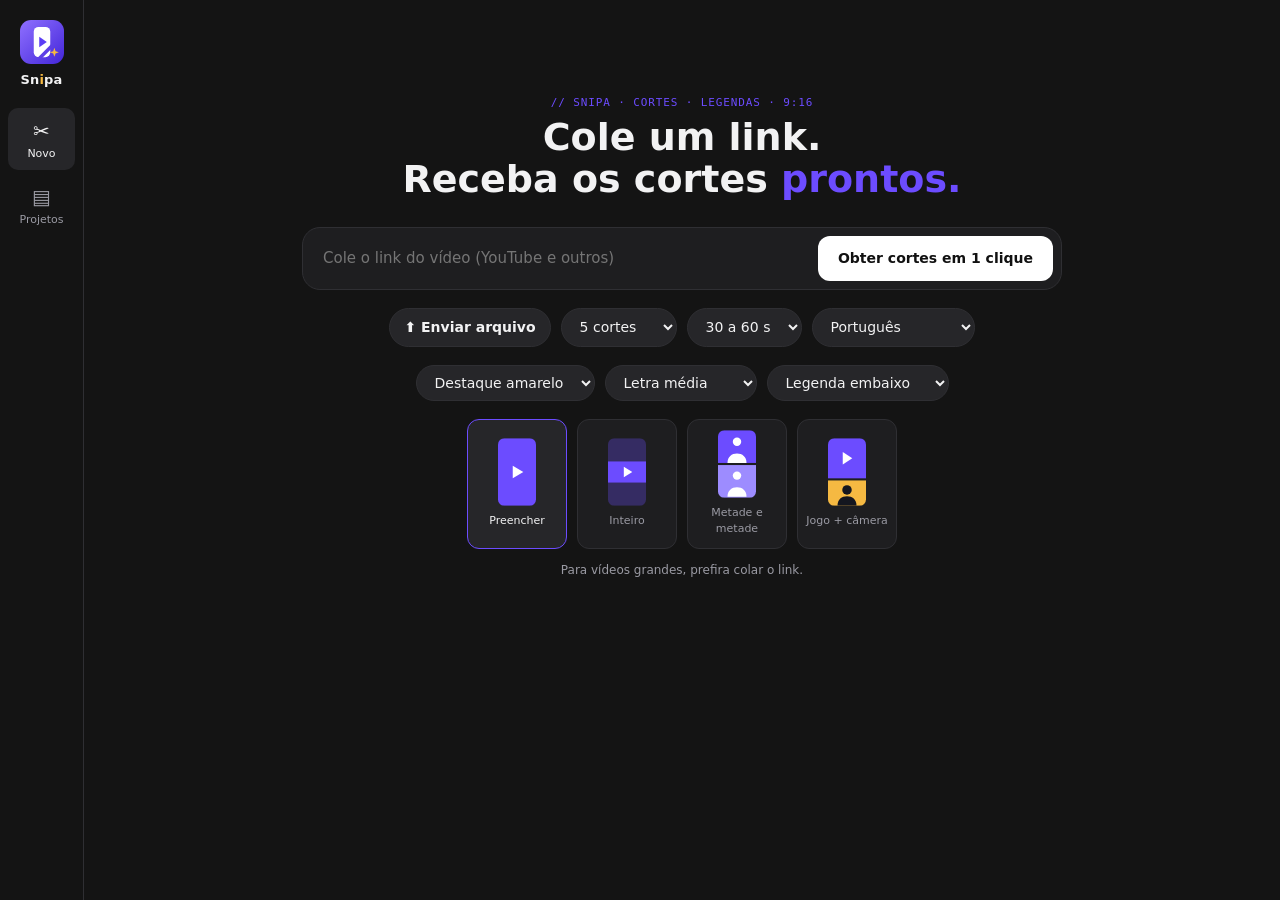
==== index.html @ 02054277 "Add files via upload" ====
<!DOCTYPE html>
<html lang="pt-BR"><head><meta charset="utf-8">
<meta name="viewport" content="width=device-width,initial-scale=1">
<link rel="icon" href="[data-uri]">
<title>Snipa · cortes automáticos</title>
<style>
:root{--p:#6c4cff;--bg:#141414;--c:#1e1e20;--c2:#262629;--t:#f2f2f3;--m:#9a9aa3;--b:#2f2f33;--y:#f5b942}
*{box-sizing:border-box}body{margin:0;font:14px/1.5 system-ui,Segoe UI,sans-serif;color:var(--t);background:var(--bg);display:flex;min-height:100vh}
aside{width:84px;border-right:1px solid var(--b);padding:16px 8px;display:flex;flex-direction:column;align-items:center;position:sticky;top:0;height:100vh}
.logo .mk{display:block;width:44px;height:44px;margin:4px auto 6px}.logo span{display:block;font-size:13px;font-weight:800;text-align:center;margin:0 0 18px;letter-spacing:.01em}.logo span b{color:var(--y)}
.logo i{display:none;margin-left:auto;margin-right:auto;width:16px;height:24px;background:var(--p);border-radius:4px 4px 9px 4px;margin:6px 0 18px}
nav{display:flex;flex-direction:column;gap:4px;width:100%}
nav a{color:var(--m);text-decoration:none;text-align:center;font-size:11px;padding:8px 2px;border-radius:10px}nav a b{display:block;font-size:20px;font-weight:400}
nav a.on,nav a:hover{color:var(--t);background:var(--c2)}
main{flex:1;min-width:0;max-width:960px;margin:0 auto;padding:40px 5vw 80px}
h1{font-size:38px;line-height:1.1;margin:8px 0}h2{margin:0 0 4px}
.tag{font:11px monospace;color:var(--p);letter-spacing:.08em}.m{color:var(--m)}.s{font-size:12px}
.row{display:flex;gap:10px;margin:18px 0}input,select{width:100%;padding:11px 12px;border:1px solid var(--b);border-radius:10px;font:inherit;background:var(--c2);color:var(--t)}
button,.btn{padding:11px 18px;border:1px solid var(--b);border-radius:10px;background:var(--c2);font:inherit;font-weight:600;cursor:pointer;text-decoration:none;color:var(--t);display:inline-block;text-align:center}
.pr{background:var(--p);color:#fff;border-color:var(--p)}
.box{background:var(--c);border:1px solid var(--b);border-radius:14px;padding:18px;margin:16px 0}
.grid{display:grid;grid-template-columns:repeat(auto-fill,minmax(160px,1fr));gap:14px}
.f label{display:block;font-size:11px;color:var(--m);margin:10px 0 4px}
.steps{display:flex;gap:16px;flex-wrap:wrap;font-size:12px;color:var(--m)}.steps .ok{color:#9d8cff;font-weight:700}
.bar{height:6px;background:var(--b);border-radius:9px;margin-top:12px;overflow:hidden}.bar div{height:100%;background:var(--p);transition:width .5s}
.clip video{width:100%;aspect-ratio:9/16;background:#000;border-radius:12px;object-fit:cover}
.clip h4{margin:8px 0 2px;font-size:13px}.err{color:#ff7b7b;font-weight:600}
.item{display:flex;justify-content:space-between;align-items:center;gap:10px;padding:14px;border:1px solid var(--b);border-radius:12px;background:var(--c);margin:10px 0}
.hint{background:#2b2512;border:1px solid var(--y);color:#f3e3b0;padding:10px 12px;border-radius:10px;font-size:12px;margin:12px 0}
.hero{text-align:center;margin:56px 0 26px}
.pill{display:flex;gap:8px;background:var(--c);border:1px solid var(--b);border-radius:18px;padding:8px;max-width:760px;margin:0 auto}
.pill input{border:0;background:transparent;font-size:15px}.pill input:focus{outline:0}
.cta{background:#fff;color:#111;border:0;border-radius:12px;padding:12px 20px;font-weight:700;white-space:nowrap}.cta:disabled{opacity:.6}
.chips{display:flex;gap:10px;justify-content:center;flex-wrap:wrap;margin:18px 0}.chips select{width:auto;border-radius:999px;padding:8px 14px}.chips button{border-radius:999px;padding:8px 14px}
.cards{display:grid;grid-template-columns:repeat(auto-fill,minmax(230px,1fr));gap:16px}
.card{background:linear-gradient(135deg,#2a2f4f,#171a2b);border:1px solid var(--b);border-radius:16px;padding:16px;min-height:130px;display:flex;flex-direction:column;justify-content:flex-end;gap:4px;text-decoration:none;color:#fff;word-break:break-word}
@media(max-width:640px){body{flex-direction:column}aside{width:100%;height:auto;flex-direction:row;position:static;border-right:0;border-bottom:1px solid var(--b)}.logo{display:flex;align-items:center;gap:8px}.logo .mk{margin:0}.logo span{margin:0}nav{flex-direction:row}h1{font-size:30px}.pill{flex-direction:column}}
.lays{display:flex;gap:10px;justify-content:center;flex-wrap:wrap;margin:18px 0 8px}
.lay{background:var(--c);border:1px solid var(--b);border-radius:12px;padding:10px 8px;width:100px;color:var(--m);font-size:11px;font-weight:500;cursor:pointer}
.lay svg{display:block;margin:0 auto 7px;width:38px;height:68px}.lay.on{border-color:var(--p);color:var(--t);background:var(--c2)}
.inset{display:flex;align-items:center}
</style></head><body>
<aside><div class="logo"><svg xmlns="http://www.w3.org/2000/svg" viewBox="0 0 64 64" class="mk">
  <defs>
    <linearGradient id="g" x1="0" y1="0" x2="1" y2="1">
      <stop offset="0" stop-color="#8f70ff"/><stop offset="1" stop-color="#4326d9"/>
    </linearGradient>
    <mask id="m">
      <rect width="64" height="64" fill="#fff"/>
      <line x1="22" y1="62" x2="62" y2="22" stroke="#000" stroke-width="5" stroke-linecap="round"/>
    </mask>
  </defs>
  <rect width="64" height="64" rx="16" fill="url(#g)"/>
  <g mask="url(#m)">
    <rect x="20" y="10" width="24" height="44" rx="7" fill="#fff"/>
    <path d="M28 24.5l11 7.5-11 7.5z" fill="#5b3df5"/>
  </g>
  <path d="M0-6.5L1.7-1.7 6.5 0 1.7 1.7 0 6.5-1.7 1.7-6.5 0-1.7-1.7z" transform="translate(50 47)" fill="#f5b942"/>
</svg>
<span>Sn<b>i</b>pa</span></div><nav id="nav"></nav></aside>
<main id="app"></main>
<script>
"use strict";
const $=s=>document.querySelector(s);
function h(tag,a={},...kids){const e=document.createElement(tag);
  for(const[k,v]of Object.entries(a)){if(k==="on")for(const[ev,fn]of Object.entries(v))e.addEventListener(ev,fn);else if(k in e&&k!=="list")e[k]=v;else e.setAttribute(k,v)}
  for(const c of kids.flat())if(c!=null)e.append(c.nodeType?c:document.createTextNode(c));return e}
const store={
  get(k,d){try{return JSON.parse(localStorage.getItem(k))??d}catch{return d}},
  set(k,v){try{localStorage.setItem(k,JSON.stringify(v))}catch{}}};
const BASE="https://gabriel-pc.tailbd72a3.ts.net";
const cfg=()=>({whisper:"large-v3-turbo",llm:"llama3.1",idioma:"pt"});
const base=()=>BASE;
async function api(path,opt={}){
  let r;try{r=await fetch(BASE+path,opt)}
  catch{throw new Error("Não consegui falar com o servidor. Tente novamente em alguns minutos.")}
  const j=await r.json().catch(()=>({}));
  if(!r.ok)throw new Error(j.detail||"Erro "+r.status);return j}

let timer=null;
const rotas={novo:vNovo,projetos:vProjetos,job:vJob};
function ir(){clearInterval(timer);const[,r,id]=location.hash.split("/");const n=rotas[r]?r:"novo";
  $("#nav").replaceChildren(...[["novo","✂","Novo"],["projetos","▤","Projetos"]]
    .map(([k,ic,t])=>h("a",{href:"#/"+k,className:k===n?"on":""},h("b",{},ic),t)));
  $("#app").replaceChildren();rotas[n](id)}
addEventListener("hashchange",ir);

function sel(opts,val,id){const s=h("select",{id});opts.forEach(([v,t])=>s.append(h("option",{value:v,textContent:t,selected:String(v)===String(val)})));return s}

const IC={
 preencher:'<rect width="36" height="64" fill="#6c4cff"/><path d="M14 26l10 6-10 6z" fill="#fff"/>',
 inteiro:'<rect width="36" height="64" fill="#6c4cff" opacity=".3"/><rect y="22" width="36" height="20" fill="#6c4cff"/><path d="M15 27l8 5-8 5z" fill="#fff"/>',
 metade:'<rect width="36" height="31" fill="#6c4cff"/><rect y="33" width="36" height="31" fill="#9d8cff"/><circle cx="18" cy="11" r="4" fill="#fff"/><path d="M9 31c0-6 4-9 9-9s9 3 9 9z" fill="#fff"/><circle cx="18" cy="43" r="4" fill="#fff"/><path d="M9 63c0-6 4-9 9-9s9 3 9 9z" fill="#fff"/>',
 dividido:'<rect width="36" height="38" fill="#6c4cff"/><path d="M14 13l9 6-9 6z" fill="#fff"/><rect y="40" width="36" height="24" fill="#f5b942"/><circle cx="18" cy="49" r="4.5" fill="#14161f"/><path d="M9 64c0-6 4-9 9-9s9 3 9 9z" fill="#14161f"/>'};
function mkLay(){
  const defs=[["preencher","Preencher"],["inteiro","Inteiro"],["metade","Metade e metade"],["dividido","Jogo + câmera"]];
  let cur="preencher";
  const box=h("div",{className:"lays"});
  Object.defineProperty(box,"value",{get:()=>cur});
  const ico=(k,i)=>'<svg viewBox="0 0 36 64"><clipPath id="lc'+i+'"><rect width="36" height="64" rx="6"/></clipPath><g clip-path="url(#lc'+i+')">'+IC[k]+'</g></svg>';
  const btns=defs.map(([k,t],i)=>{
    const b=h("button",{className:"lay"+(k===cur?" on":""),type:"button",on:{click:()=>{cur=k;
      btns.forEach((x,j)=>{x.className="lay"+(defs[j][0]===cur?" on":"")});camBox.style.display=cur==="dividido"?"flex":"none"}}});
    b.innerHTML=ico(k,i);b.append(t);return b});
  btns.forEach(x=>box.append(x));
  const cs=sel([["baixo-direita","Câmera: canto inferior direito"],["baixo-esquerda","Câmera: canto inferior esquerdo"],["cima-direita","Câmera: canto superior direito"],["cima-esquerda","Câmera: canto superior esquerdo"]],"baixo-direita","cam");
  const inset=h("div",{className:"inset"});
  const desenhar=()=>{const[v,hz]=cs.value.split("-");const x=hz==="direita"?44:2,y=v==="baixo"?22:2;
    inset.innerHTML='<svg viewBox="0 0 64 36" width="64" height="36"><rect x=".5" y=".5" width="63" height="35" rx="4" fill="none" stroke="#9a9aa3"/><rect x="'+x+'" y="'+y+'" width="18" height="12" rx="2" fill="#f5b942"/></svg>'};
  cs.addEventListener("change",desenhar);desenhar();
  const camBox=h("div",{className:"chips",style:"display:none;align-items:center;margin-top:0"},inset,cs);
  Object.defineProperty(camBox,"value",{get:()=>cs.value});
  return{lay:box,cam:camBox}}

function vNovo(){
  const c=cfg();let arq=null;
  const url=h("input",{placeholder:"Cole o link do vídeo (YouTube e outros)",id:"url"});
  const fi=h("input",{type:"file",accept:".mp4,.mov,.mkv,.webm,.avi,.m4v",hidden:true,on:{change:e=>pick(e.target.files[0])}});
  const msg=h("p",{className:"err",style:"text-align:center"});
  const pill=h("div",{className:"pill"});
  function pick(f){if(!f)return;arq=f;url.value="";url.placeholder="Arquivo: "+f.name}
  ["dragover","dragleave","drop"].forEach(ev=>pill.addEventListener(ev,e=>{e.preventDefault();pill.style.outline=ev==="dragover"?"2px dashed var(--p)":"";if(ev==="drop")pick(e.dataTransfer.files[0])}));
  const q=sel([3,5,8,10].map(n=>[n,n+" cortes"]),5,"q");
  const d=sel([["20-40","20 a 40 s"],["30-60","30 a 60 s"],["60-90","60 a 90 s"]],"30-60","d");
  const i=sel([["pt","Português"],["en","Inglês"],["es","Espanhol"],["auto","Detectar idioma"]],c.idioma,"i");
  const cr=sel([["amarelo","Destaque amarelo"],["laranja","Destaque laranja"],["verde","Destaque verde"],["azul","Destaque azul"]],"amarelo","cr");
  const tm=sel([["pequeno","Letra pequena"],["medio","Letra média"],["grande","Letra grande"]],"medio","tm");
  const ps=sel([["baixo","Legenda embaixo"],["centro","Legenda no centro"],["alto","Legenda no alto"]],"baixo","ps");
  const ly=mkLay();
  const go=h("button",{className:"cta",textContent:"Obter cortes em 1 clique",on:{click:async()=>{
    msg.textContent="";
    if(!arq&&!url.value.trim()){msg.textContent="Cole um link ou envie um arquivo.";return}
    const[mn,mx]=d.value.split("-"),fd=new FormData();
    if(arq)fd.append("arquivo",arq);else fd.append("url",url.value.trim());
    fd.append("cortes",q.value);fd.append("dmin",mn);fd.append("dmax",mx);
    fd.append("whisper",c.whisper);fd.append("llm",c.llm);fd.append("idioma",i.value);fd.append("cor",cr.value);fd.append("tamanho",tm.value);fd.append("posicao",ps.value);fd.append("layout",ly.lay.value);fd.append("camera",ly.cam.value);
    go.disabled=true;
    try{const r=await api("/jobs",{method:"POST",body:fd});
      const L=store.get("jobs",[]);let t;try{t=arq?arq.name:new URL(url.value).hostname}catch{t="vídeo"}
      L.unshift({id:r.id,titulo:t,quando:Date.now(),cortes:+q.value});store.set("jobs",L.slice(0,30));
      location.hash="#/job/"+r.id}catch(e){msg.textContent=e.message;go.disabled=false}}}});
  pill.append(url,go);
  const L=store.get("jobs",[]);
  $("#app").append(
    h("div",{className:"hero"},h("div",{className:"tag"},"// SNIPA · CORTES · LEGENDAS · 9:16"),
      h("h1",{},"Cole um link.",h("br"),"Receba os cortes ",h("b",{style:"color:var(--p)"},"prontos."))),
    pill,msg,
    h("div",{className:"chips"},h("button",{textContent:"⬆ Enviar arquivo",on:{click:()=>fi.click()}}),fi,q,d,i),
    h("div",{className:"chips"},cr,tm,ps),
    ly.lay,ly.cam,
    h("p",{className:"s m",style:"text-align:center"},"Para vídeos grandes, prefira colar o link."),
    L.length?h("h3",{style:"margin-top:40px"},"Seus projetos recentes"):"",
    h("div",{className:"cards"},L.slice(0,6).map(p=>h("a",{className:"card",href:"#/job/"+p.id},
      h("b",{},p.titulo),h("span",{className:"s"},p.cortes+" cortes · "+new Date(p.quando).toLocaleDateString("pt-BR"))))))}

const ETAPAS=[["Baixar vídeo",8],["Extrair áudio",15],["Transcrever",55],["Escolher cortes",60],["Renderizar",101]];
function vJob(id){
  const topo=h("div",{}),passos=h("div",{className:"box"}),grade=h("div",{className:"grid"}),erro=h("p",{className:"err"});
  $("#app").append(h("h2",{},"Seu projeto"),topo,passos,erro,grade,
    h("p",{className:"s m"},"Baixe os clipes que quiser guardar: eles são apagados do servidor após 24 horas."));
  async function tick(){
    let j;try{j=await api("/jobs/"+id)}catch(e){erro.textContent=e.message;return}
    erro.textContent="";const p=j.progresso||0;
    topo.textContent=j.estado==="concluido"?"Pronto!":j.estado==="erro"?"":(j.etapa||"Na fila")+"…";
    const st=h("div",{className:"steps"});
    ETAPAS.forEach(([n,lim],k)=>{const ant=k?ETAPAS[k-1][1]:0;
      st.append(h("span",{className:j.estado==="concluido"||p>=lim?"ok":""},(j.estado==="concluido"||p>=lim?"✓ ":p>=ant?"● ":"○ ")+n))});
    passos.replaceChildren(st,h("div",{className:"bar"},h("div",{style:"width:"+(j.estado==="concluido"?100:p)+"%"})));
    if(j.estado==="erro"){erro.textContent=j.erro||"Falhou.";clearInterval(timer)}
    if(j.estado==="concluido"){clearInterval(timer);
      grade.replaceChildren(...j.clips.map((c,n)=>{const u=base()+c.url;
        return h("div",{className:"clip"},h("video",{src:u,controls:true,preload:"metadata"}),
          h("h4",{},"Corte "+(n+1)+" · "+c.titulo),
          h("div",{className:"s m"},Math.round(c.fim-c.inicio)+" s · potencial "+c.score+"/10"),
          c.legenda?h("p",{className:"s",style:"white-space:pre-wrap;background:var(--c);border:1px solid var(--b);border-radius:10px;padding:8px;margin:8px 0"},c.legenda):null,
          c.legenda?h("button",{textContent:"Copiar legenda",style:"width:100%;margin-bottom:6px",on:{click:async e=>{try{await navigator.clipboard.writeText(c.legenda);e.target.textContent="Copiado ✓"}catch{e.target.textContent="Selecione e copie o texto acima"}}}}):null,
          h("a",{className:"btn pr",href:u,textContent:"Baixar",style:"width:100%;margin-top:2px"}))}))}}
  tick();timer=setInterval(tick,3000)}

function vProjetos(){
  const L=store.get("jobs",[]);const box=h("div");
  $("#app").append(h("h2",{},"Meus projetos"),h("p",{className:"s m"},"Neste navegador. Clipes são apagados do servidor após 24 horas."),box);
  if(!L.length)box.append(h("p",{className:"m"},"Nenhum projeto ainda."));
  L.forEach(p=>box.append(h("div",{className:"item"},
    h("div",{},h("b",{},p.titulo),h("div",{className:"s m"},p.cortes+" cortes · "+new Date(p.quando).toLocaleString("pt-BR"))),
    h("div",{},h("a",{className:"btn",href:"#/job/"+p.id,textContent:"Abrir"})," ",
      h("button",{textContent:"Apagar",on:{click:async()=>{try{await api("/jobs/"+p.id,{method:"DELETE"})}catch{}
        store.set("jobs",store.get("jobs",[]).filter(x=>x.id!==p.id));ir()}}})))))}

ir();
</script></body></html>
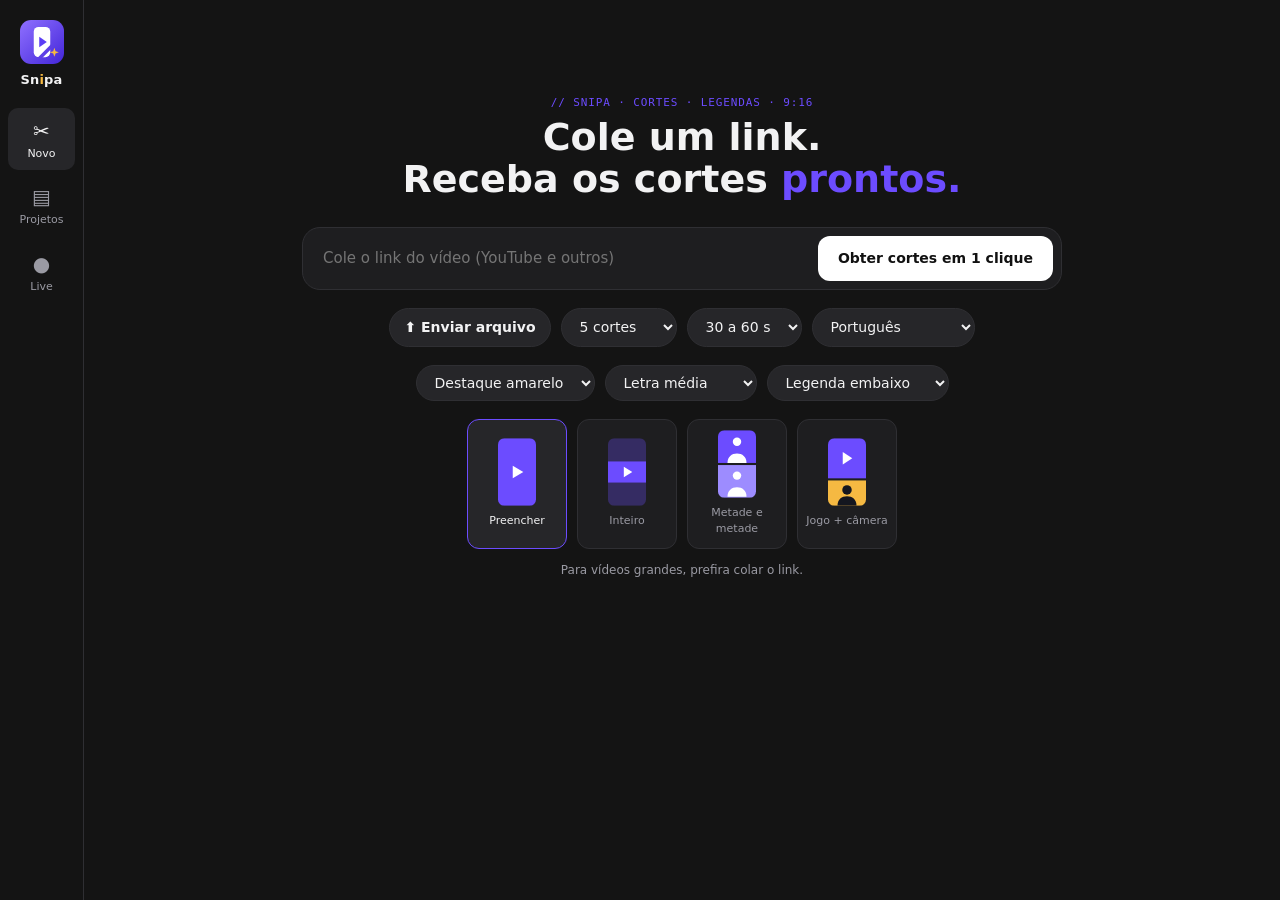
==== commit d3e48b7c: "alterado index" ====
--- a/index.html
+++ b/index.html
@@ -78,9 +78,9 @@
   if(!r.ok)throw new Error(j.detail||"Erro "+r.status);return j}
 
 let timer=null;
-const rotas={novo:vNovo,projetos:vProjetos,job:vJob};
+const rotas={live:vLive,novo:vNovo,projetos:vProjetos,job:vJob};
 function ir(){clearInterval(timer);const[,r,id]=location.hash.split("/");const n=rotas[r]?r:"novo";
-  $("#nav").replaceChildren(...[["novo","✂","Novo"],["projetos","▤","Projetos"]]
+  $("#nav").replaceChildren(...[["novo","✂","Novo"],["projetos","▤","Projetos"],["live","●","Live"]]
     .map(([k,ic,t])=>h("a",{href:"#/"+k,className:k===n?"on":""},h("b",{},ic),t)));
   $("#app").replaceChildren();rotas[n](id)}
 addEventListener("hashchange",ir);
@@ -153,6 +153,43 @@
     h("div",{className:"cards"},L.slice(0,6).map(p=>h("a",{className:"card",href:"#/job/"+p.id},
       h("b",{},p.titulo),h("span",{className:"s"},p.cortes+" cortes · "+new Date(p.quando).toLocaleDateString("pt-BR"))))))}
 
+function cardClip(c){const u=base()+c.url;
+  return h("div",{className:"clip"},h("video",{src:u,controls:true,preload:"metadata"}),
+    h("h4",{},"Bloco "+c.bloco+" · "+c.titulo),h("div",{className:"s m"},Math.round(c.fim-c.inicio)+" s · potencial "+c.score+"/10"),
+    c.legenda?h("p",{className:"s",style:"white-space:pre-wrap;background:var(--c);border:1px solid var(--b);border-radius:10px;padding:8px;margin:8px 0"},c.legenda):null,
+    c.legenda?h("button",{textContent:"Copiar legenda",style:"width:100%;margin-bottom:6px",on:{click:async e=>{try{await navigator.clipboard.writeText(c.legenda);e.target.textContent="Copiado ✓"}catch{e.target.textContent="Selecione e copie o texto acima"}}}}):null,
+    h("a",{className:"btn pr",href:u,textContent:"Baixar",style:"width:100%;margin-top:2px"}))}
+
+function vLive(){
+  const c=cfg(),lidr={id:null};
+  const msg=h("p",{className:"err",style:"text-align:center"}),st=h("p",{className:"m",style:"text-align:center"}),grade=h("div",{className:"grid"});
+  const url=h("input",{placeholder:"Link do canal ao vivo (ex.: https://kick.com/canal)"});
+  const bl=sel([[5,"Blocos de 5 min"],[10,"Blocos de 10 min"],[15,"Blocos de 15 min"]],10,"bl");
+  const nc=sel([1,2,3].map(n=>[n,n+" corte(s) por bloco"]),2,"nc");
+  const cr=sel([["amarelo","Destaque amarelo"],["laranja","Destaque laranja"],["verde","Destaque verde"],["azul","Destaque azul"]],"amarelo","cr");
+  const tm=sel([["pequeno","Letra pequena"],["medio","Letra média"],["grande","Letra grande"]],"medio","tm");
+  const ps=sel([["baixo","Legenda embaixo"],["centro","Legenda no centro"],["alto","Legenda no alto"]],"baixo","ps");
+  const ly=mkLay();
+  const parar=h("button",{textContent:"Parar monitoramento",style:"display:none",on:{click:async()=>{try{await api("/lives/"+lidr.id,{method:"DELETE"})}catch(e){msg.textContent=e.message}}}});
+  async function tick(){let j;try{j=await api("/lives/"+lidr.id)}catch(e){msg.textContent=e.message;return}
+    msg.textContent="";
+    st.textContent=({gravando:"● Gravando a live",offline:"Canal offline, tentando de novo…",encerrada:"Monitoramento encerrado"}[j.estado]||j.estado)+" · "+j.blocos+" bloco(s) gravado(s), "+j.prontos+" processado(s)";
+    grade.replaceChildren(...j.clips.map(cardClip));
+    if(j.estado==="encerrada"&&j.prontos>=j.blocos){clearInterval(timer);go.disabled=false;parar.style.display="none"}}
+  const go=h("button",{className:"cta",textContent:"Monitorar live",on:{click:async()=>{
+    msg.textContent="";const fd=new FormData();
+    fd.append("url",url.value.trim());fd.append("bloco",bl.value);fd.append("cortes",nc.value);fd.append("dmin",20);fd.append("dmax",60);
+    fd.append("whisper",c.whisper);fd.append("llm",c.llm);fd.append("idioma",c.idioma);fd.append("cor",cr.value);fd.append("tamanho",tm.value);fd.append("posicao",ps.value);fd.append("layout",ly.lay.value);fd.append("camera",ly.cam.value);
+    try{const r=await api("/lives",{method:"POST",body:fd});lidr.id=r.id;go.disabled=true;parar.style.display="";tick();timer=setInterval(tick,5000)}
+    catch(e){msg.textContent=e.message}}}});
+  $("#app").append(h("div",{className:"hero"},h("div",{className:"tag"},"// MONITOR DE LIVE"),
+      h("h1",{},"Cortes ",h("b",{style:"color:var(--p)"},"enquanto a live rola."))),
+    h("div",{className:"pill"},url,go),msg,
+    h("div",{className:"chips"},bl,nc,cr,tm,ps),
+    ly.lay,ly.cam,
+    h("p",{className:"s m",style:"text-align:center"},"A live é gravada em blocos; cada bloco vira cortes em poucos minutos. Use só em lives suas ou com autorização."),
+    h("div",{style:"text-align:center;margin:12px 0"},parar),st,grade)}
+
 const ETAPAS=[["Baixar vídeo",8],["Extrair áudio",15],["Transcrever",55],["Escolher cortes",60],["Renderizar",101]];
 function vJob(id){
   const topo=h("div",{}),passos=h("div",{className:"box"}),grade=h("div",{className:"grid"}),erro=h("p",{className:"err"});
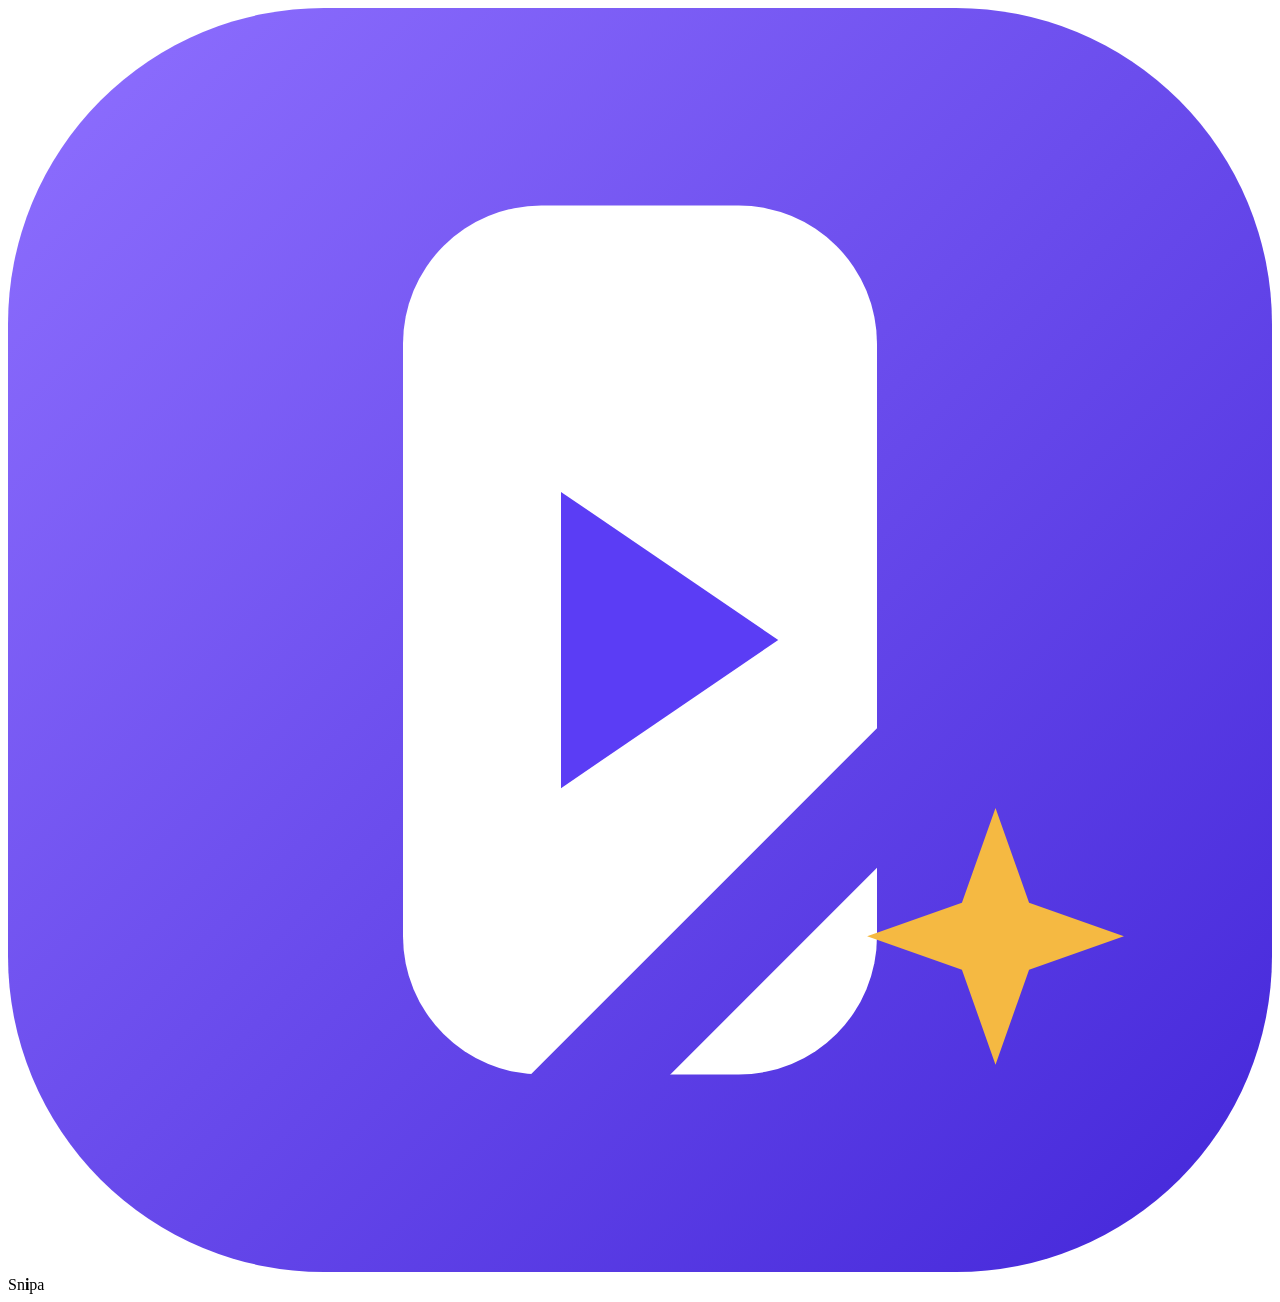
==== commit fdbbd1d9: "editor de cortes" ====
--- a/index.html
+++ b/index.html
@@ -3,43 +3,7 @@
 <meta name="viewport" content="width=device-width,initial-scale=1">
 <link rel="icon" href="[data-uri]">
 <title>Snipa · cortes automáticos</title>
-<style>
-:root{--p:#6c4cff;--bg:#141414;--c:#1e1e20;--c2:#262629;--t:#f2f2f3;--m:#9a9aa3;--b:#2f2f33;--y:#f5b942}
-*{box-sizing:border-box}body{margin:0;font:14px/1.5 system-ui,Segoe UI,sans-serif;color:var(--t);background:var(--bg);display:flex;min-height:100vh}
-aside{width:84px;border-right:1px solid var(--b);padding:16px 8px;display:flex;flex-direction:column;align-items:center;position:sticky;top:0;height:100vh}
-.logo .mk{display:block;width:44px;height:44px;margin:4px auto 6px}.logo span{display:block;font-size:13px;font-weight:800;text-align:center;margin:0 0 18px;letter-spacing:.01em}.logo span b{color:var(--y)}
-.logo i{display:none;margin-left:auto;margin-right:auto;width:16px;height:24px;background:var(--p);border-radius:4px 4px 9px 4px;margin:6px 0 18px}
-nav{display:flex;flex-direction:column;gap:4px;width:100%}
-nav a{color:var(--m);text-decoration:none;text-align:center;font-size:11px;padding:8px 2px;border-radius:10px}nav a b{display:block;font-size:20px;font-weight:400}
-nav a.on,nav a:hover{color:var(--t);background:var(--c2)}
-main{flex:1;min-width:0;max-width:960px;margin:0 auto;padding:40px 5vw 80px}
-h1{font-size:38px;line-height:1.1;margin:8px 0}h2{margin:0 0 4px}
-.tag{font:11px monospace;color:var(--p);letter-spacing:.08em}.m{color:var(--m)}.s{font-size:12px}
-.row{display:flex;gap:10px;margin:18px 0}input,select{width:100%;padding:11px 12px;border:1px solid var(--b);border-radius:10px;font:inherit;background:var(--c2);color:var(--t)}
-button,.btn{padding:11px 18px;border:1px solid var(--b);border-radius:10px;background:var(--c2);font:inherit;font-weight:600;cursor:pointer;text-decoration:none;color:var(--t);display:inline-block;text-align:center}
-.pr{background:var(--p);color:#fff;border-color:var(--p)}
-.box{background:var(--c);border:1px solid var(--b);border-radius:14px;padding:18px;margin:16px 0}
-.grid{display:grid;grid-template-columns:repeat(auto-fill,minmax(160px,1fr));gap:14px}
-.f label{display:block;font-size:11px;color:var(--m);margin:10px 0 4px}
-.steps{display:flex;gap:16px;flex-wrap:wrap;font-size:12px;color:var(--m)}.steps .ok{color:#9d8cff;font-weight:700}
-.bar{height:6px;background:var(--b);border-radius:9px;margin-top:12px;overflow:hidden}.bar div{height:100%;background:var(--p);transition:width .5s}
-.clip video{width:100%;aspect-ratio:9/16;background:#000;border-radius:12px;object-fit:cover}
-.clip h4{margin:8px 0 2px;font-size:13px}.err{color:#ff7b7b;font-weight:600}
-.item{display:flex;justify-content:space-between;align-items:center;gap:10px;padding:14px;border:1px solid var(--b);border-radius:12px;background:var(--c);margin:10px 0}
-.hint{background:#2b2512;border:1px solid var(--y);color:#f3e3b0;padding:10px 12px;border-radius:10px;font-size:12px;margin:12px 0}
-.hero{text-align:center;margin:56px 0 26px}
-.pill{display:flex;gap:8px;background:var(--c);border:1px solid var(--b);border-radius:18px;padding:8px;max-width:760px;margin:0 auto}
-.pill input{border:0;background:transparent;font-size:15px}.pill input:focus{outline:0}
-.cta{background:#fff;color:#111;border:0;border-radius:12px;padding:12px 20px;font-weight:700;white-space:nowrap}.cta:disabled{opacity:.6}
-.chips{display:flex;gap:10px;justify-content:center;flex-wrap:wrap;margin:18px 0}.chips select{width:auto;border-radius:999px;padding:8px 14px}.chips button{border-radius:999px;padding:8px 14px}
-.cards{display:grid;grid-template-columns:repeat(auto-fill,minmax(230px,1fr));gap:16px}
-.card{background:linear-gradient(135deg,#2a2f4f,#171a2b);border:1px solid var(--b);border-radius:16px;padding:16px;min-height:130px;display:flex;flex-direction:column;justify-content:flex-end;gap:4px;text-decoration:none;color:#fff;word-break:break-word}
-@media(max-width:640px){body{flex-direction:column}aside{width:100%;height:auto;flex-direction:row;position:static;border-right:0;border-bottom:1px solid var(--b)}.logo{display:flex;align-items:center;gap:8px}.logo .mk{margin:0}.logo span{margin:0}nav{flex-direction:row}h1{font-size:30px}.pill{flex-direction:column}}
-.lays{display:flex;gap:10px;justify-content:center;flex-wrap:wrap;margin:18px 0 8px}
-.lay{background:var(--c);border:1px solid var(--b);border-radius:12px;padding:10px 8px;width:100px;color:var(--m);font-size:11px;font-weight:500;cursor:pointer}
-.lay svg{display:block;margin:0 auto 7px;width:38px;height:68px}.lay.on{border-color:var(--p);color:var(--t);background:var(--c2)}
-.inset{display:flex;align-items:center}
-</style></head><body>
+<link rel="stylesheet" href="css/style.css"></head><body>
 <aside><div class="logo"><svg xmlns="http://www.w3.org/2000/svg" viewBox="0 0 64 64" class="mk">
   <defs>
     <linearGradient id="g" x1="0" y1="0" x2="1" y2="1">
@@ -59,170 +23,4 @@
 </svg>
 <span>Sn<b>i</b>pa</span></div><nav id="nav"></nav></aside>
 <main id="app"></main>
-<script>
-"use strict";
-const $=s=>document.querySelector(s);
-function h(tag,a={},...kids){const e=document.createElement(tag);
-  for(const[k,v]of Object.entries(a)){if(k==="on")for(const[ev,fn]of Object.entries(v))e.addEventListener(ev,fn);else if(k in e&&k!=="list")e[k]=v;else e.setAttribute(k,v)}
-  for(const c of kids.flat())if(c!=null)e.append(c.nodeType?c:document.createTextNode(c));return e}
-const store={
-  get(k,d){try{return JSON.parse(localStorage.getItem(k))??d}catch{return d}},
-  set(k,v){try{localStorage.setItem(k,JSON.stringify(v))}catch{}}};
-const BASE="https://gabriel-pc.tailbd72a3.ts.net";
-const cfg=()=>({whisper:"large-v3-turbo",llm:"llama3.1",idioma:"pt"});
-const base=()=>BASE;
-async function api(path,opt={}){
-  let r;try{r=await fetch(BASE+path,opt)}
-  catch{throw new Error("Não consegui falar com o servidor. Tente novamente em alguns minutos.")}
-  const j=await r.json().catch(()=>({}));
-  if(!r.ok)throw new Error(j.detail||"Erro "+r.status);return j}
-
-let timer=null;
-const rotas={live:vLive,novo:vNovo,projetos:vProjetos,job:vJob};
-function ir(){clearInterval(timer);const[,r,id]=location.hash.split("/");const n=rotas[r]?r:"novo";
-  $("#nav").replaceChildren(...[["novo","✂","Novo"],["projetos","▤","Projetos"],["live","●","Live"]]
-    .map(([k,ic,t])=>h("a",{href:"#/"+k,className:k===n?"on":""},h("b",{},ic),t)));
-  $("#app").replaceChildren();rotas[n](id)}
-addEventListener("hashchange",ir);
-
-function sel(opts,val,id){const s=h("select",{id});opts.forEach(([v,t])=>s.append(h("option",{value:v,textContent:t,selected:String(v)===String(val)})));return s}
-
-const IC={
- preencher:'<rect width="36" height="64" fill="#6c4cff"/><path d="M14 26l10 6-10 6z" fill="#fff"/>',
- inteiro:'<rect width="36" height="64" fill="#6c4cff" opacity=".3"/><rect y="22" width="36" height="20" fill="#6c4cff"/><path d="M15 27l8 5-8 5z" fill="#fff"/>',
- metade:'<rect width="36" height="31" fill="#6c4cff"/><rect y="33" width="36" height="31" fill="#9d8cff"/><circle cx="18" cy="11" r="4" fill="#fff"/><path d="M9 31c0-6 4-9 9-9s9 3 9 9z" fill="#fff"/><circle cx="18" cy="43" r="4" fill="#fff"/><path d="M9 63c0-6 4-9 9-9s9 3 9 9z" fill="#fff"/>',
- dividido:'<rect width="36" height="38" fill="#6c4cff"/><path d="M14 13l9 6-9 6z" fill="#fff"/><rect y="40" width="36" height="24" fill="#f5b942"/><circle cx="18" cy="49" r="4.5" fill="#14161f"/><path d="M9 64c0-6 4-9 9-9s9 3 9 9z" fill="#14161f"/>'};
-function mkLay(){
-  const defs=[["preencher","Preencher"],["inteiro","Inteiro"],["metade","Metade e metade"],["dividido","Jogo + câmera"]];
-  let cur="preencher";
-  const box=h("div",{className:"lays"});
-  Object.defineProperty(box,"value",{get:()=>cur});
-  const ico=(k,i)=>'<svg viewBox="0 0 36 64"><clipPath id="lc'+i+'"><rect width="36" height="64" rx="6"/></clipPath><g clip-path="url(#lc'+i+')">'+IC[k]+'</g></svg>';
-  const btns=defs.map(([k,t],i)=>{
-    const b=h("button",{className:"lay"+(k===cur?" on":""),type:"button",on:{click:()=>{cur=k;
-      btns.forEach((x,j)=>{x.className="lay"+(defs[j][0]===cur?" on":"")});camBox.style.display=cur==="dividido"?"flex":"none"}}});
-    b.innerHTML=ico(k,i);b.append(t);return b});
-  btns.forEach(x=>box.append(x));
-  const cs=sel([["baixo-direita","Câmera: canto inferior direito"],["baixo-esquerda","Câmera: canto inferior esquerdo"],["cima-direita","Câmera: canto superior direito"],["cima-esquerda","Câmera: canto superior esquerdo"]],"baixo-direita","cam");
-  const inset=h("div",{className:"inset"});
-  const desenhar=()=>{const[v,hz]=cs.value.split("-");const x=hz==="direita"?44:2,y=v==="baixo"?22:2;
-    inset.innerHTML='<svg viewBox="0 0 64 36" width="64" height="36"><rect x=".5" y=".5" width="63" height="35" rx="4" fill="none" stroke="#9a9aa3"/><rect x="'+x+'" y="'+y+'" width="18" height="12" rx="2" fill="#f5b942"/></svg>'};
-  cs.addEventListener("change",desenhar);desenhar();
-  const camBox=h("div",{className:"chips",style:"display:none;align-items:center;margin-top:0"},inset,cs);
-  Object.defineProperty(camBox,"value",{get:()=>cs.value});
-  return{lay:box,cam:camBox}}
-
-function vNovo(){
-  const c=cfg();let arq=null;
-  const url=h("input",{placeholder:"Cole o link do vídeo (YouTube e outros)",id:"url"});
-  const fi=h("input",{type:"file",accept:".mp4,.mov,.mkv,.webm,.avi,.m4v",hidden:true,on:{change:e=>pick(e.target.files[0])}});
-  const msg=h("p",{className:"err",style:"text-align:center"});
-  const pill=h("div",{className:"pill"});
-  function pick(f){if(!f)return;arq=f;url.value="";url.placeholder="Arquivo: "+f.name}
-  ["dragover","dragleave","drop"].forEach(ev=>pill.addEventListener(ev,e=>{e.preventDefault();pill.style.outline=ev==="dragover"?"2px dashed var(--p)":"";if(ev==="drop")pick(e.dataTransfer.files[0])}));
-  const q=sel([3,5,8,10].map(n=>[n,n+" cortes"]),5,"q");
-  const d=sel([["20-40","20 a 40 s"],["30-60","30 a 60 s"],["60-90","60 a 90 s"]],"30-60","d");
-  const i=sel([["pt","Português"],["en","Inglês"],["es","Espanhol"],["auto","Detectar idioma"]],c.idioma,"i");
-  const cr=sel([["amarelo","Destaque amarelo"],["laranja","Destaque laranja"],["verde","Destaque verde"],["azul","Destaque azul"]],"amarelo","cr");
-  const tm=sel([["pequeno","Letra pequena"],["medio","Letra média"],["grande","Letra grande"]],"medio","tm");
-  const ps=sel([["baixo","Legenda embaixo"],["centro","Legenda no centro"],["alto","Legenda no alto"]],"baixo","ps");
-  const ly=mkLay();
-  const go=h("button",{className:"cta",textContent:"Obter cortes em 1 clique",on:{click:async()=>{
-    msg.textContent="";
-    if(!arq&&!url.value.trim()){msg.textContent="Cole um link ou envie um arquivo.";return}
-    const[mn,mx]=d.value.split("-"),fd=new FormData();
-    if(arq)fd.append("arquivo",arq);else fd.append("url",url.value.trim());
-    fd.append("cortes",q.value);fd.append("dmin",mn);fd.append("dmax",mx);
-    fd.append("whisper",c.whisper);fd.append("llm",c.llm);fd.append("idioma",i.value);fd.append("cor",cr.value);fd.append("tamanho",tm.value);fd.append("posicao",ps.value);fd.append("layout",ly.lay.value);fd.append("camera",ly.cam.value);
-    go.disabled=true;
-    try{const r=await api("/jobs",{method:"POST",body:fd});
-      const L=store.get("jobs",[]);let t;try{t=arq?arq.name:new URL(url.value).hostname}catch{t="vídeo"}
-      L.unshift({id:r.id,titulo:t,quando:Date.now(),cortes:+q.value});store.set("jobs",L.slice(0,30));
-      location.hash="#/job/"+r.id}catch(e){msg.textContent=e.message;go.disabled=false}}}});
-  pill.append(url,go);
-  const L=store.get("jobs",[]);
-  $("#app").append(
-    h("div",{className:"hero"},h("div",{className:"tag"},"// SNIPA · CORTES · LEGENDAS · 9:16"),
-      h("h1",{},"Cole um link.",h("br"),"Receba os cortes ",h("b",{style:"color:var(--p)"},"prontos."))),
-    pill,msg,
-    h("div",{className:"chips"},h("button",{textContent:"⬆ Enviar arquivo",on:{click:()=>fi.click()}}),fi,q,d,i),
-    h("div",{className:"chips"},cr,tm,ps),
-    ly.lay,ly.cam,
-    h("p",{className:"s m",style:"text-align:center"},"Para vídeos grandes, prefira colar o link."),
-    L.length?h("h3",{style:"margin-top:40px"},"Seus projetos recentes"):"",
-    h("div",{className:"cards"},L.slice(0,6).map(p=>h("a",{className:"card",href:"#/job/"+p.id},
-      h("b",{},p.titulo),h("span",{className:"s"},p.cortes+" cortes · "+new Date(p.quando).toLocaleDateString("pt-BR"))))))}
-
-function cardClip(c){const u=base()+c.url;
-  return h("div",{className:"clip"},h("video",{src:u,controls:true,preload:"metadata"}),
-    h("h4",{},"Bloco "+c.bloco+" · "+c.titulo),h("div",{className:"s m"},Math.round(c.fim-c.inicio)+" s · potencial "+c.score+"/10"),
-    c.legenda?h("p",{className:"s",style:"white-space:pre-wrap;background:var(--c);border:1px solid var(--b);border-radius:10px;padding:8px;margin:8px 0"},c.legenda):null,
-    c.legenda?h("button",{textContent:"Copiar legenda",style:"width:100%;margin-bottom:6px",on:{click:async e=>{try{await navigator.clipboard.writeText(c.legenda);e.target.textContent="Copiado ✓"}catch{e.target.textContent="Selecione e copie o texto acima"}}}}):null,
-    h("a",{className:"btn pr",href:u,textContent:"Baixar",style:"width:100%;margin-top:2px"}))}
-
-function vLive(){
-  const c=cfg(),lidr={id:null};
-  const msg=h("p",{className:"err",style:"text-align:center"}),st=h("p",{className:"m",style:"text-align:center"}),grade=h("div",{className:"grid"});
-  const url=h("input",{placeholder:"Link do canal ao vivo (ex.: https://kick.com/canal)"});
-  const bl=sel([[5,"Blocos de 5 min"],[10,"Blocos de 10 min"],[15,"Blocos de 15 min"]],10,"bl");
-  const nc=sel([1,2,3].map(n=>[n,n+" corte(s) por bloco"]),2,"nc");
-  const cr=sel([["amarelo","Destaque amarelo"],["laranja","Destaque laranja"],["verde","Destaque verde"],["azul","Destaque azul"]],"amarelo","cr");
-  const tm=sel([["pequeno","Letra pequena"],["medio","Letra média"],["grande","Letra grande"]],"medio","tm");
-  const ps=sel([["baixo","Legenda embaixo"],["centro","Legenda no centro"],["alto","Legenda no alto"]],"baixo","ps");
-  const ly=mkLay();
-  const parar=h("button",{textContent:"Parar monitoramento",style:"display:none",on:{click:async()=>{try{await api("/lives/"+lidr.id,{method:"DELETE"})}catch(e){msg.textContent=e.message}}}});
-  async function tick(){let j;try{j=await api("/lives/"+lidr.id)}catch(e){msg.textContent=e.message;return}
-    msg.textContent="";
-    st.textContent=({gravando:"● Gravando a live",offline:"Canal offline, tentando de novo…",encerrada:"Monitoramento encerrado"}[j.estado]||j.estado)+" · "+j.blocos+" bloco(s) gravado(s), "+j.prontos+" processado(s)";
-    grade.replaceChildren(...j.clips.map(cardClip));
-    if(j.estado==="encerrada"&&j.prontos>=j.blocos){clearInterval(timer);go.disabled=false;parar.style.display="none"}}
-  const go=h("button",{className:"cta",textContent:"Monitorar live",on:{click:async()=>{
-    msg.textContent="";const fd=new FormData();
-    fd.append("url",url.value.trim());fd.append("bloco",bl.value);fd.append("cortes",nc.value);fd.append("dmin",20);fd.append("dmax",60);
-    fd.append("whisper",c.whisper);fd.append("llm",c.llm);fd.append("idioma",c.idioma);fd.append("cor",cr.value);fd.append("tamanho",tm.value);fd.append("posicao",ps.value);fd.append("layout",ly.lay.value);fd.append("camera",ly.cam.value);
-    try{const r=await api("/lives",{method:"POST",body:fd});lidr.id=r.id;go.disabled=true;parar.style.display="";tick();timer=setInterval(tick,5000)}
-    catch(e){msg.textContent=e.message}}}});
-  $("#app").append(h("div",{className:"hero"},h("div",{className:"tag"},"// MONITOR DE LIVE"),
-      h("h1",{},"Cortes ",h("b",{style:"color:var(--p)"},"enquanto a live rola."))),
-    h("div",{className:"pill"},url,go),msg,
-    h("div",{className:"chips"},bl,nc,cr,tm,ps),
-    ly.lay,ly.cam,
-    h("p",{className:"s m",style:"text-align:center"},"A live é gravada em blocos; cada bloco vira cortes em poucos minutos. Use só em lives suas ou com autorização."),
-    h("div",{style:"text-align:center;margin:12px 0"},parar),st,grade)}
-
-const ETAPAS=[["Baixar vídeo",8],["Extrair áudio",15],["Transcrever",55],["Escolher cortes",60],["Renderizar",101]];
-function vJob(id){
-  const topo=h("div",{}),passos=h("div",{className:"box"}),grade=h("div",{className:"grid"}),erro=h("p",{className:"err"});
-  $("#app").append(h("h2",{},"Seu projeto"),topo,passos,erro,grade,
-    h("p",{className:"s m"},"Baixe os clipes que quiser guardar: eles são apagados do servidor após 24 horas."));
-  async function tick(){
-    let j;try{j=await api("/jobs/"+id)}catch(e){erro.textContent=e.message;return}
-    erro.textContent="";const p=j.progresso||0;
-    topo.textContent=j.estado==="concluido"?"Pronto!":j.estado==="erro"?"":(j.etapa||"Na fila")+"…";
-    const st=h("div",{className:"steps"});
-    ETAPAS.forEach(([n,lim],k)=>{const ant=k?ETAPAS[k-1][1]:0;
-      st.append(h("span",{className:j.estado==="concluido"||p>=lim?"ok":""},(j.estado==="concluido"||p>=lim?"✓ ":p>=ant?"● ":"○ ")+n))});
-    passos.replaceChildren(st,h("div",{className:"bar"},h("div",{style:"width:"+(j.estado==="concluido"?100:p)+"%"})));
-    if(j.estado==="erro"){erro.textContent=j.erro||"Falhou.";clearInterval(timer)}
-    if(j.estado==="concluido"){clearInterval(timer);
-      grade.replaceChildren(...j.clips.map((c,n)=>{const u=base()+c.url;
-        return h("div",{className:"clip"},h("video",{src:u,controls:true,preload:"metadata"}),
-          h("h4",{},"Corte "+(n+1)+" · "+c.titulo),
-          h("div",{className:"s m"},Math.round(c.fim-c.inicio)+" s · potencial "+c.score+"/10"),
-          c.legenda?h("p",{className:"s",style:"white-space:pre-wrap;background:var(--c);border:1px solid var(--b);border-radius:10px;padding:8px;margin:8px 0"},c.legenda):null,
-          c.legenda?h("button",{textContent:"Copiar legenda",style:"width:100%;margin-bottom:6px",on:{click:async e=>{try{await navigator.clipboard.writeText(c.legenda);e.target.textContent="Copiado ✓"}catch{e.target.textContent="Selecione e copie o texto acima"}}}}):null,
-          h("a",{className:"btn pr",href:u,textContent:"Baixar",style:"width:100%;margin-top:2px"}))}))}}
-  tick();timer=setInterval(tick,3000)}
-
-function vProjetos(){
-  const L=store.get("jobs",[]);const box=h("div");
-  $("#app").append(h("h2",{},"Meus projetos"),h("p",{className:"s m"},"Neste navegador. Clipes são apagados do servidor após 24 horas."),box);
-  if(!L.length)box.append(h("p",{className:"m"},"Nenhum projeto ainda."));
-  L.forEach(p=>box.append(h("div",{className:"item"},
-    h("div",{},h("b",{},p.titulo),h("div",{className:"s m"},p.cortes+" cortes · "+new Date(p.quando).toLocaleString("pt-BR"))),
-    h("div",{},h("a",{className:"btn",href:"#/job/"+p.id,textContent:"Abrir"})," ",
-      h("button",{textContent:"Apagar",on:{click:async()=>{try{await api("/jobs/"+p.id,{method:"DELETE"})}catch{}
-        store.set("jobs",store.get("jobs",[]).filter(x=>x.id!==p.id));ir()}}})))))}
-
-ir();
-</script></body></html>
+<script src="js/app.js"></script></body></html>
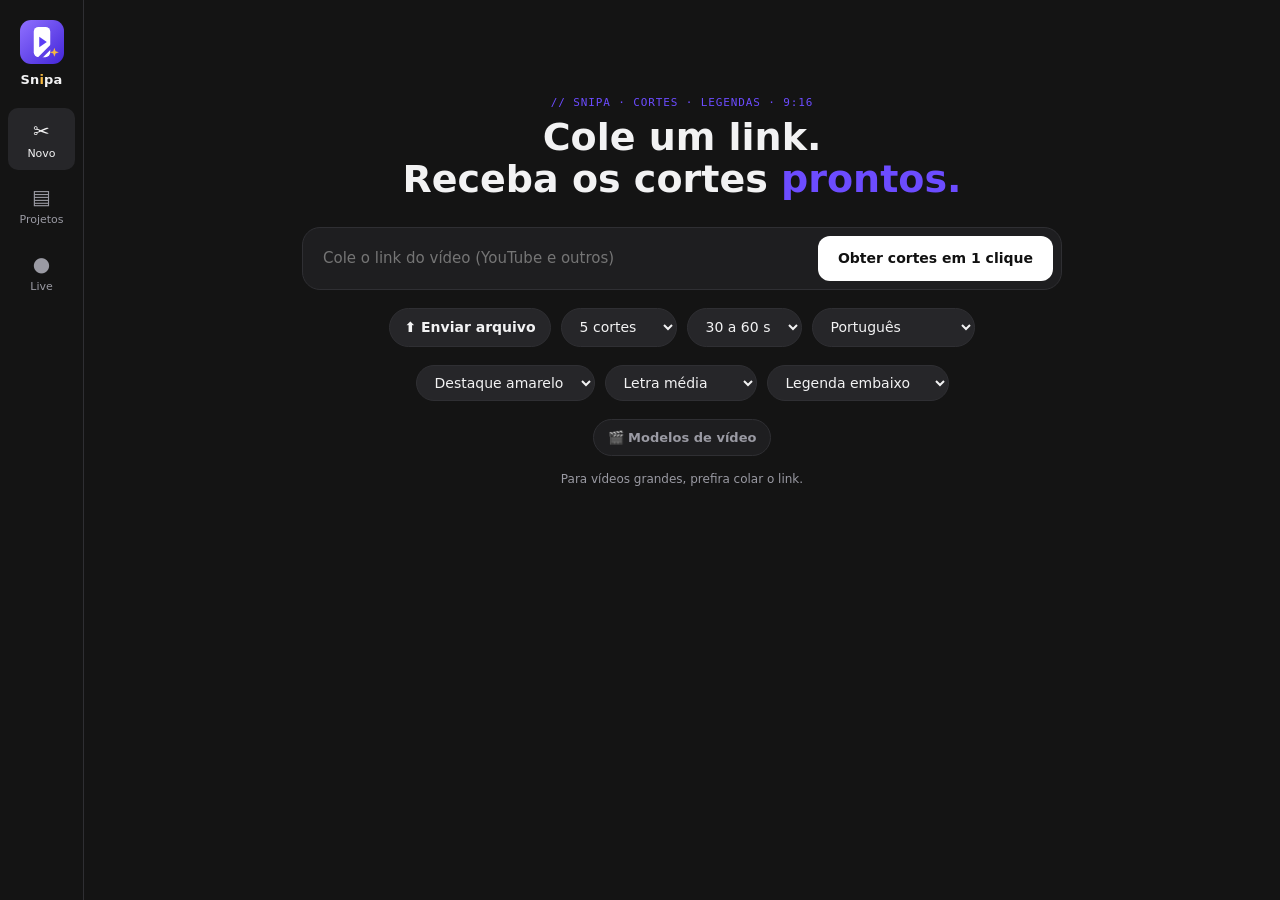
==== commit 932a478a: "corrige caminhos do site" ====
--- a/index.html
+++ b/index.html
@@ -3,7 +3,7 @@
 <meta name="viewport" content="width=device-width,initial-scale=1">
 <link rel="icon" href="[data-uri]">
 <title>Snipa · cortes automáticos</title>
-<link rel="stylesheet" href="css/style.css"></head><body>
+<link rel="stylesheet" href="style.css"></head><body>
 <aside><div class="logo"><svg xmlns="http://www.w3.org/2000/svg" viewBox="0 0 64 64" class="mk">
   <defs>
     <linearGradient id="g" x1="0" y1="0" x2="1" y2="1">
@@ -23,4 +23,4 @@
 </svg>
 <span>Sn<b>i</b>pa</span></div><nav id="nav"></nav></aside>
 <main id="app"></main>
-<script src="js/app.js"></script></body></html>
+<script src="app.js"></script></body></html>
--- a/style.css
+++ b/style.css
@@ -0,0 +1,48 @@
+/* ===== Variáveis e base ===== */
+:root{--p:#6c4cff;--bg:#141414;--c:#1e1e20;--c2:#262629;--t:#f2f2f3;--m:#9a9aa3;--b:#2f2f33;--y:#f5b942}
+*{box-sizing:border-box}body{margin:0;font:14px/1.5 system-ui,Segoe UI,sans-serif;color:var(--t);background:var(--bg);display:flex;min-height:100vh}
+/* ===== Barra lateral e menu ===== */
+aside{width:84px;border-right:1px solid var(--b);padding:16px 8px;display:flex;flex-direction:column;align-items:center;position:sticky;top:0;height:100vh}
+.logo .mk{display:block;width:44px;height:44px;margin:4px auto 6px}.logo span{display:block;font-size:13px;font-weight:800;text-align:center;margin:0 0 18px;letter-spacing:.01em}.logo span b{color:var(--y)}
+.logo i{display:none;margin-left:auto;margin-right:auto;width:16px;height:24px;background:var(--p);border-radius:4px 4px 9px 4px;margin:6px 0 18px}
+nav{display:flex;flex-direction:column;gap:4px;width:100%}
+nav a{color:var(--m);text-decoration:none;text-align:center;font-size:11px;padding:8px 2px;border-radius:10px}nav a b{display:block;font-size:20px;font-weight:400}
+nav a.on,nav a:hover{color:var(--t);background:var(--c2)}
+/* ===== Conteúdo principal e tipografia ===== */
+main{flex:1;min-width:0;max-width:960px;margin:0 auto;padding:40px 5vw 80px}
+h1{font-size:38px;line-height:1.1;margin:8px 0}h2{margin:0 0 4px}
+.tag{font:11px monospace;color:var(--p);letter-spacing:.08em}.m{color:var(--m)}.s{font-size:12px}
+.row{display:flex;gap:10px;margin:18px 0}input,select{width:100%;padding:11px 12px;border:1px solid var(--b);border-radius:10px;font:inherit;background:var(--c2);color:var(--t)}
+/* ===== Botões, caixas e grades ===== */
+button,.btn{padding:11px 18px;border:1px solid var(--b);border-radius:10px;background:var(--c2);font:inherit;font-weight:600;cursor:pointer;text-decoration:none;color:var(--t);display:inline-block;text-align:center}
+.pr{background:var(--p);color:#fff;border-color:var(--p)}
+.box{background:var(--c);border:1px solid var(--b);border-radius:14px;padding:18px;margin:16px 0}
+.grid{display:grid;grid-template-columns:repeat(auto-fill,minmax(160px,1fr));gap:14px}
+.f label{display:block;font-size:11px;color:var(--m);margin:10px 0 4px}
+.steps{display:flex;gap:16px;flex-wrap:wrap;font-size:12px;color:var(--m)}.steps .ok{color:#9d8cff;font-weight:700}
+.bar{height:6px;background:var(--b);border-radius:9px;margin-top:12px;overflow:hidden}.bar div{height:100%;background:var(--p);transition:width .5s}
+.clip video{width:100%;aspect-ratio:9/16;background:#000;border-radius:12px;object-fit:cover}
+.clip h4{margin:8px 0 2px;font-size:13px}.err{color:#ff7b7b;font-weight:600}
+.item{display:flex;justify-content:space-between;align-items:center;gap:10px;padding:14px;border:1px solid var(--b);border-radius:12px;background:var(--c);margin:10px 0}
+.hint{background:#2b2512;border:1px solid var(--y);color:#f3e3b0;padding:10px 12px;border-radius:10px;font-size:12px;margin:12px 0}
+/* ===== Página inicial (hero, campo de link, opções, cartões) ===== */
+.hero{text-align:center;margin:56px 0 26px}
+.pill{display:flex;gap:8px;background:var(--c);border:1px solid var(--b);border-radius:18px;padding:8px;max-width:760px;margin:0 auto}
+.pill input{border:0;background:transparent;font-size:15px}.pill input:focus{outline:0}
+.cta{background:#fff;color:#111;border:0;border-radius:12px;padding:12px 20px;font-weight:700;white-space:nowrap}.cta:disabled{opacity:.6}
+.chips{display:flex;gap:10px;justify-content:center;flex-wrap:wrap;margin:18px 0}.chips select{width:auto;border-radius:999px;padding:8px 14px}.chips button{border-radius:999px;padding:8px 14px}
+.cards{display:grid;grid-template-columns:repeat(auto-fill,minmax(230px,1fr));gap:16px}
+.card{background:linear-gradient(135deg,#2a2f4f,#171a2b);border:1px solid var(--b);border-radius:16px;padding:16px;min-height:130px;display:flex;flex-direction:column;justify-content:flex-end;gap:4px;text-decoration:none;color:#fff;word-break:break-word}
+/* ===== Responsivo (celular) ===== */
+@media(max-width:640px){body{flex-direction:column}aside{width:100%;height:auto;flex-direction:row;position:static;border-right:0;border-bottom:1px solid var(--b)}.logo{display:flex;align-items:center;gap:8px}.logo .mk{margin:0}.logo span{margin:0}nav{flex-direction:row}h1{font-size:30px}.pill{flex-direction:column}}
+/* ===== Modelos de vídeo (layouts e foto) ===== */
+.lays{display:flex;gap:10px;justify-content:center;flex-wrap:wrap;margin:18px 0 8px}
+.lay{background:var(--c);border:1px solid var(--b);border-radius:12px;padding:10px 8px;width:100px;color:var(--m);font-size:11px;font-weight:500;cursor:pointer}
+.lay svg{display:block;margin:0 auto 7px;width:38px;height:68px}.lay.on{border-color:var(--p);color:var(--t);background:var(--c2)}
+.inset{display:flex;align-items:center}
+details.mod{max-width:760px;margin:14px auto}
+details.mod>summary{cursor:pointer;list-style:none;text-align:center;color:var(--m);font-size:13px;font-weight:600;padding:8px 14px;border:1px solid var(--b);border-radius:999px;width:max-content;margin:0 auto;background:var(--c)}
+details.mod>summary::-webkit-details-marker{display:none}
+details.mod[open]>summary{color:var(--t);background:var(--c2)}
+.foto{display:none;flex-direction:column;align-items:center;gap:8px;margin:8px 0 4px;color:var(--m);font-size:12px}
+.foto img{max-width:160px;max-height:120px;border-radius:10px;border:1px solid var(--b)}
